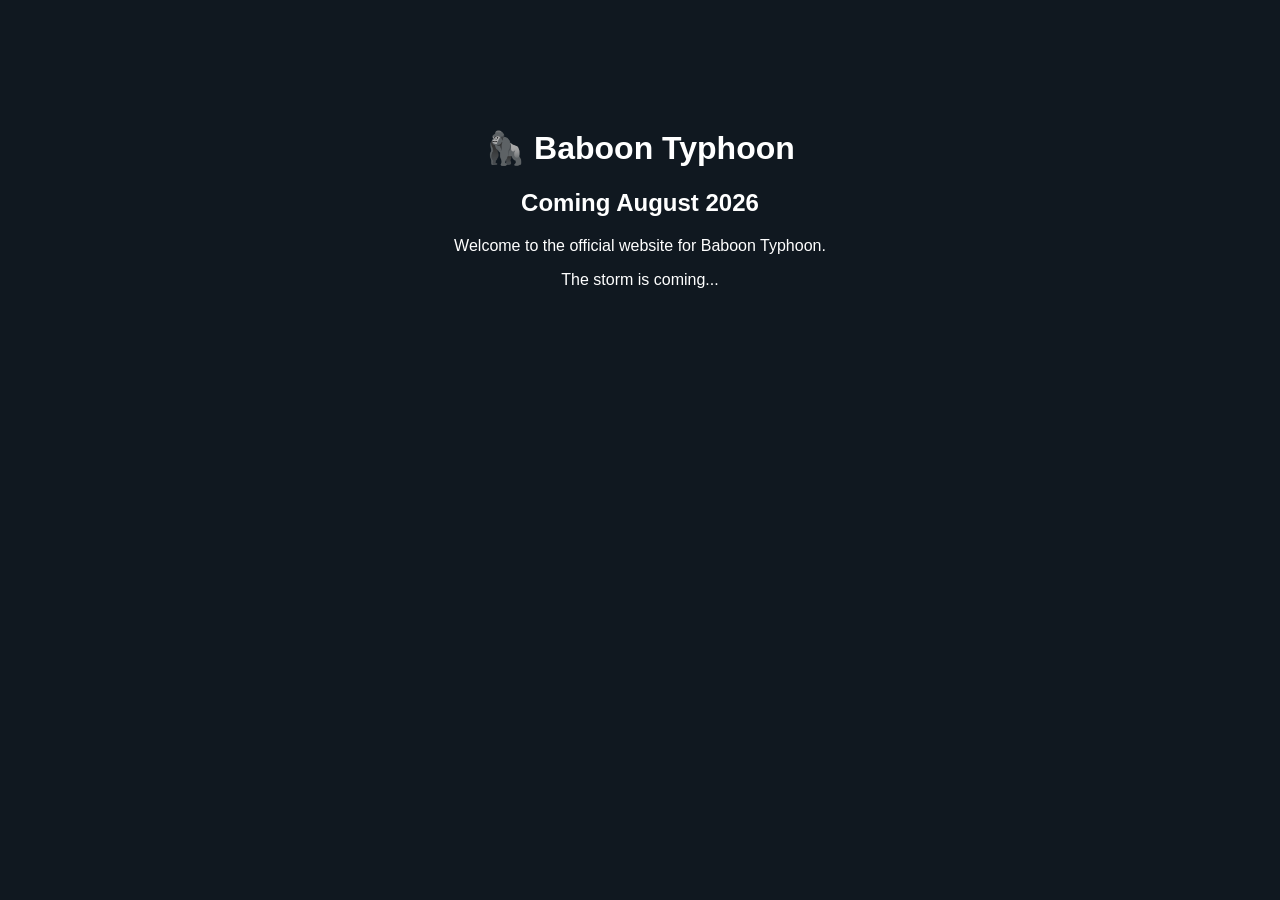
==== index.html @ 09e67fb9 "Add initial index.html for Baboon Typhoon website" ====
<!DOCTYPE html>
<html lang="en">
<head>
    <meta charset="UTF-8">
    <meta name="viewport" content="width=device-width, initial-scale=1.0">
    <title>Baboon Typhoon</title>
</head>
<body style="background:#101820;color:white;font-family:Arial;text-align:center;padding-top:100px;">
    <h1>🦍 Baboon Typhoon</h1>

    <h2>Coming August 2026</h2>

    <p>
        Welcome to the official website for Baboon Typhoon.
    </p>

    <p>
        The storm is coming...
    </p>
</body>
</html>
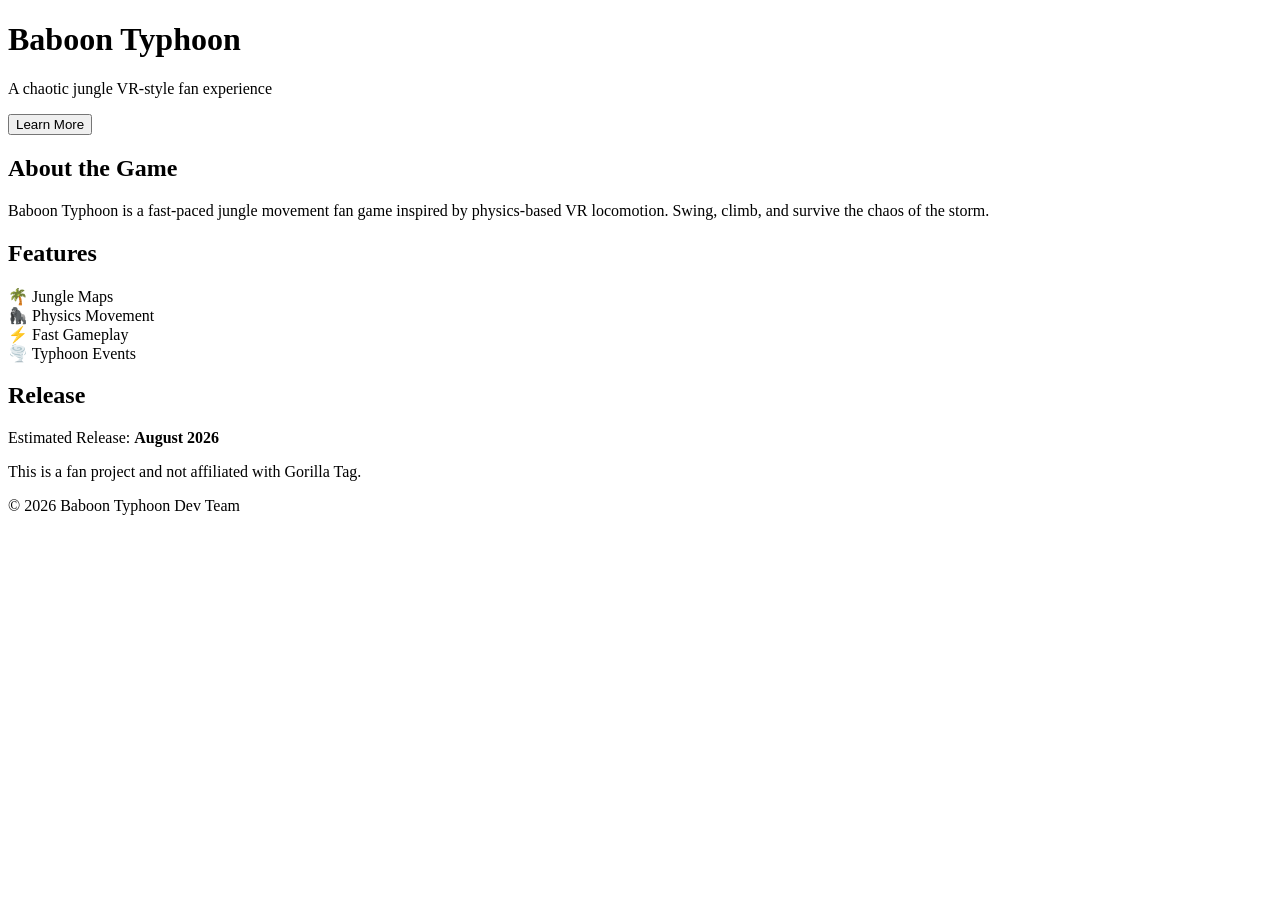
==== commit 418de807: "Refactor index.html structure and content" ====
--- a/index.html
+++ b/index.html
@@ -1,21 +1,54 @@
 <!DOCTYPE html>
 <html lang="en">
 <head>
-    <meta charset="UTF-8">
-    <meta name="viewport" content="width=device-width, initial-scale=1.0">
-    <title>Baboon Typhoon</title>
+  <meta charset="UTF-8" />
+  <meta name="viewport" content="width=device-width, initial-scale=1.0"/>
+  <title>Baboon Typhoon</title>
+  <link rel="stylesheet" href="style.css">
 </head>
-<body style="background:#101820;color:white;font-family:Arial;text-align:center;padding-top:100px;">
-    <h1>🦍 Baboon Typhoon</h1>
 
-    <h2>Coming August 2026</h2>
+<body>
+  <header class="hero">
+    <div class="overlay"></div>
+    <div class="hero-content">
+      <h1>Baboon Typhoon</h1>
+      <p class="tagline">A chaotic jungle VR-style fan experience</p>
+      <button onclick="scrollToInfo()">Learn More</button>
+    </div>
+  </header>
 
+  <section id="info" class="section">
+    <h2>About the Game</h2>
     <p>
-        Welcome to the official website for Baboon Typhoon.
+      Baboon Typhoon is a fast-paced jungle movement fan game inspired by physics-based VR locomotion.
+      Swing, climb, and survive the chaos of the storm.
     </p>
+  </section>
 
-    <p>
-        The storm is coming...
-    </p>
+  <section class="section dark">
+    <h2>Features</h2>
+    <div class="grid">
+      <div class="card">🌴 Jungle Maps</div>
+      <div class="card">🦍 Physics Movement</div>
+      <div class="card">⚡ Fast Gameplay</div>
+      <div class="card">🌪️ Typhoon Events</div>
+    </div>
+  </section>
+
+  <section class="section">
+    <h2>Release</h2>
+    <p>Estimated Release: <b>August 2026</b></p>
+    <p class="small">This is a fan project and not affiliated with Gorilla Tag.</p>
+  </section>
+
+  <footer>
+    <p>© 2026 Baboon Typhoon Dev Team</p>
+  </footer>
+
+  <script>
+    function scrollToInfo() {
+      document.getElementById("info").scrollIntoView({ behavior: "smooth" });
+    }
+  </script>
 </body>
 </html>
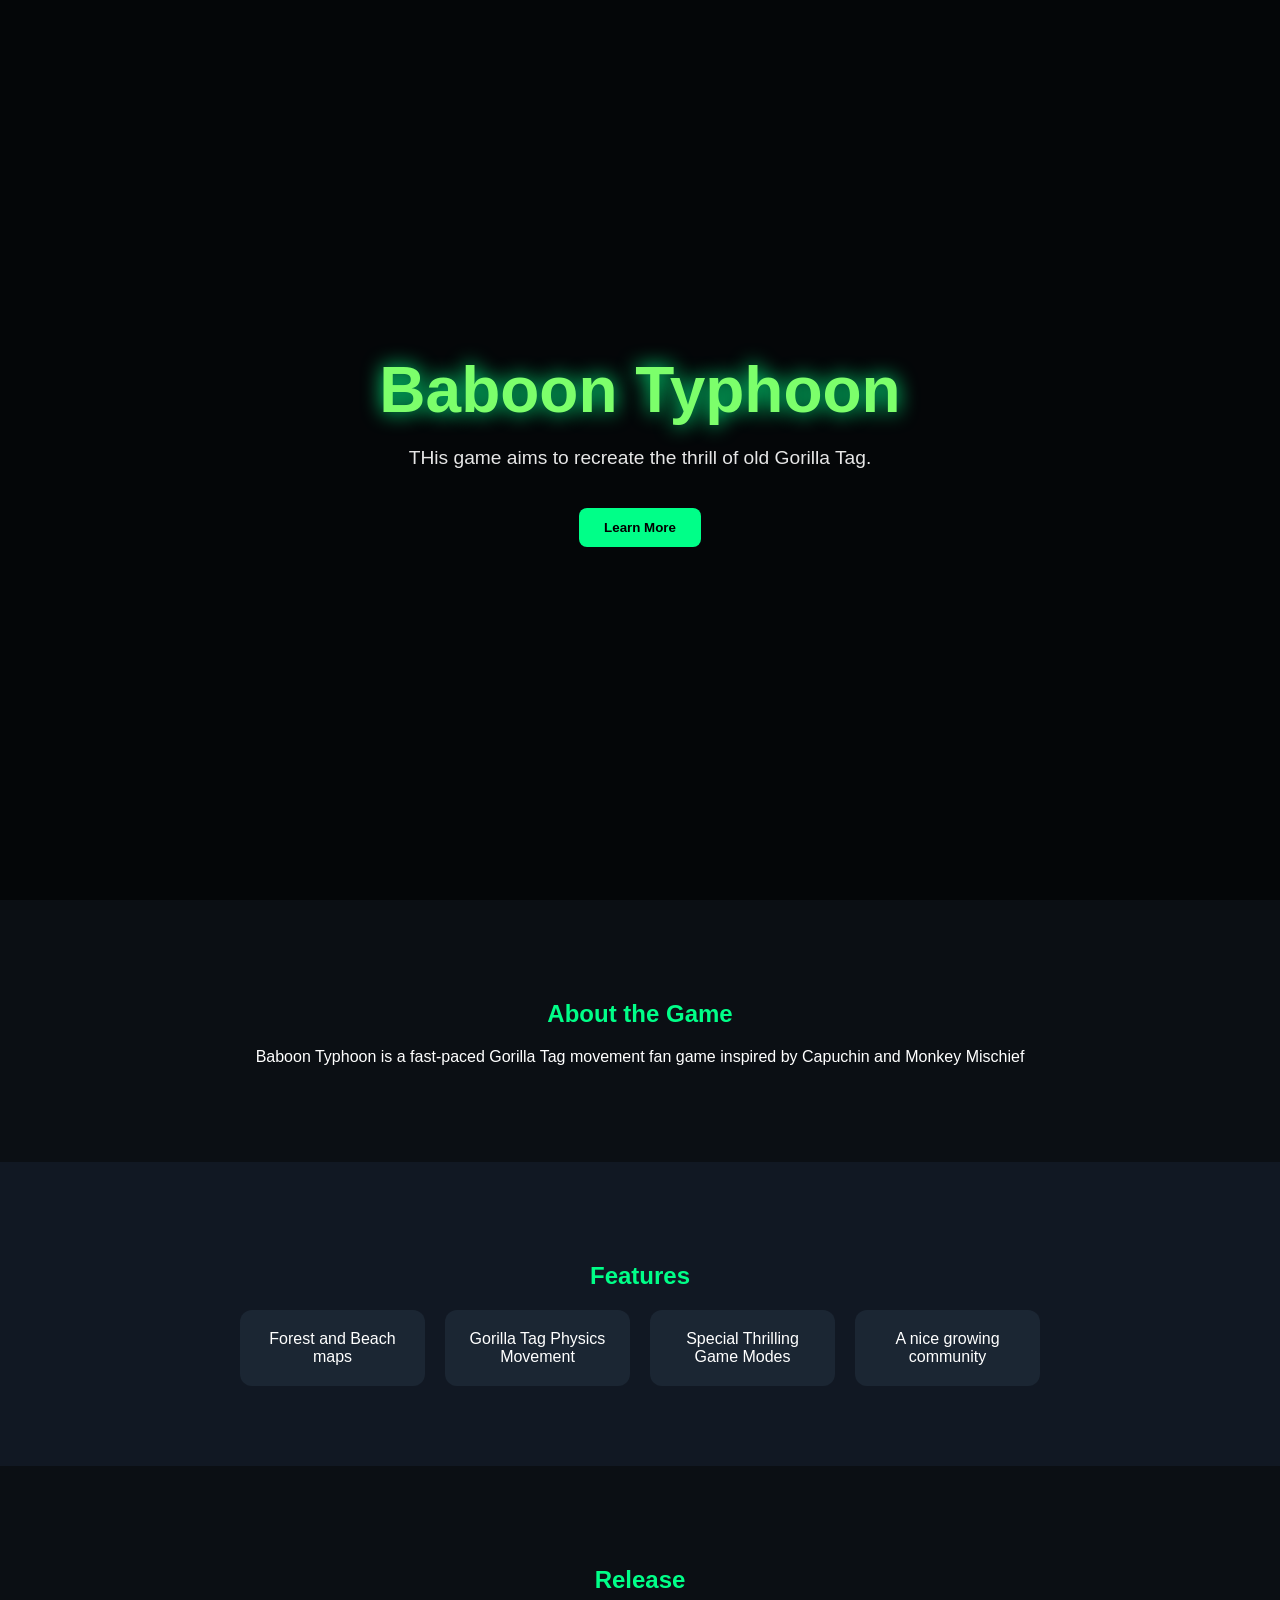
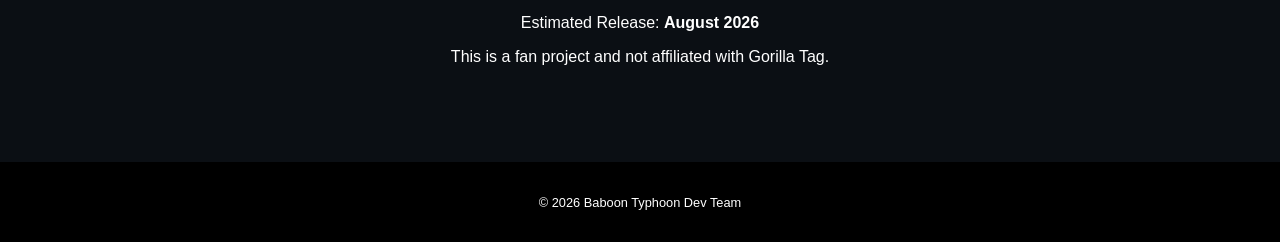
==== commit 7f58172b: "Revise game tagline and features in index.html Updated the game description and features in index.ht" ====
--- a/index.html
+++ b/index.html
@@ -12,7 +12,7 @@
     <div class="overlay"></div>
     <div class="hero-content">
       <h1>Baboon Typhoon</h1>
-      <p class="tagline">A chaotic jungle VR-style fan experience</p>
+      <p class="tagline">THis game aims to recreate the thrill of old Gorilla Tag.</p>
       <button onclick="scrollToInfo()">Learn More</button>
     </div>
   </header>
@@ -20,18 +20,17 @@
   <section id="info" class="section">
     <h2>About the Game</h2>
     <p>
-      Baboon Typhoon is a fast-paced jungle movement fan game inspired by physics-based VR locomotion.
-      Swing, climb, and survive the chaos of the storm.
+      Baboon Typhoon is a fast-paced Gorilla Tag movement fan game inspired by Capuchin and Monkey Mischief
     </p>
   </section>
 
   <section class="section dark">
     <h2>Features</h2>
     <div class="grid">
-      <div class="card">🌴 Jungle Maps</div>
-      <div class="card">🦍 Physics Movement</div>
-      <div class="card">⚡ Fast Gameplay</div>
-      <div class="card">🌪️ Typhoon Events</div>
+      <div class="card">Forest and Beach maps</div>
+      <div class="card">Gorilla Tag Physics Movement</div>
+      <div class="card">Special Thrilling Game Modes</div>
+      <div class="card">A nice growing community</div>
     </div>
   </section>
 
--- a/style.css
+++ b/style.css
@@ -0,0 +1,101 @@
+body {
+  margin: 0;
+  font-family: Arial, sans-serif;
+  background: #0b0f14;
+  color: white;
+}
+
+/* HERO SECTION */
+.hero {
+  height: 100vh;
+  background: url("https://images.unsplash.com/photo-1500530855697-b586d89ba3ee") center/cover no-repeat;
+  position: relative;
+  display: flex;
+  align-items: center;
+  justify-content: center;
+  text-align: center;
+}
+
+.overlay {
+  position: absolute;
+  width: 100%;
+  height: 100%;
+  background: rgba(0,0,0,0.6);
+}
+
+.hero-content {
+  position: relative;
+  z-index: 2;
+}
+
+h1 {
+  font-size: 4rem;
+  margin: 0;
+  color: #7CFF6B;
+  text-shadow: 0 0 20px #00ff88;
+}
+
+.tagline {
+  font-size: 1.2rem;
+  opacity: 0.9;
+}
+
+button {
+  margin-top: 20px;
+  padding: 12px 25px;
+  border: none;
+  background: #00ff88;
+  color: black;
+  font-weight: bold;
+  cursor: pointer;
+  border-radius: 8px;
+  transition: 0.3s;
+}
+
+button:hover {
+  transform: scale(1.1);
+}
+
+/* SECTIONS */
+.section {
+  padding: 80px 20px;
+  text-align: center;
+}
+
+.dark {
+  background: #111823;
+}
+
+h2 {
+  color: #00ff88;
+  margin-bottom: 20px;
+}
+
+/* GRID CARDS */
+.grid {
+  display: grid;
+  grid-template-columns: repeat(auto-fit, minmax(150px, 1fr));
+  gap: 20px;
+  max-width: 800px;
+  margin: auto;
+}
+
+.card {
+  background: #1b2633;
+  padding: 20px;
+  border-radius: 12px;
+  transition: 0.3s;
+}
+
+.card:hover {
+  transform: translateY(-5px);
+  background: #243447;
+}
+
+/* FOOTER */
+footer {
+  text-align: center;
+  padding: 20px;
+  background: black;
+  font-size: 0.8rem;
+}
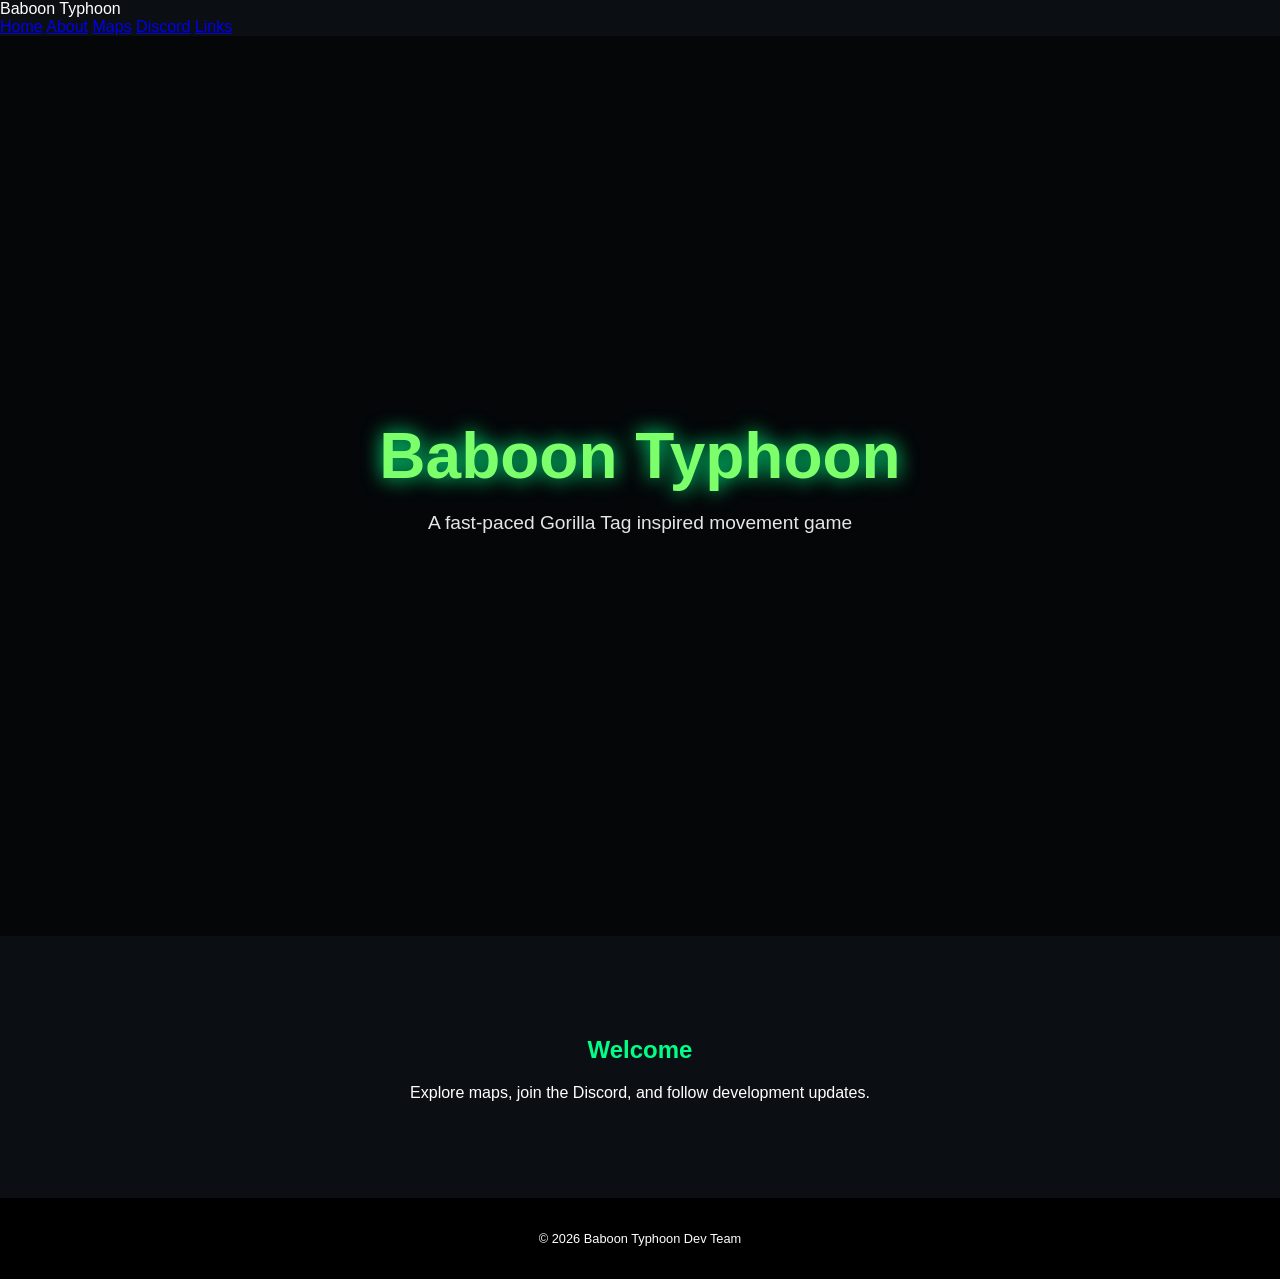
==== commit 8cc54ed5: "Revise index.html with new content and structure Updated the tagline and navigation links in the HTM" ====
--- a/index.html
+++ b/index.html
@@ -8,46 +8,32 @@
 </head>
 
 <body>
+  <nav class="navbar">
+    <div class="logo">Baboon Typhoon</div>
+    <div class="nav-links">
+      <a href="index.html">Home</a>
+      <a href="about.html">About</a>
+      <a href="maps.html">Maps</a>
+      <a href="discord.html">Discord</a>
+      <a href="links.html">Links</a>
+    </div>
+  </nav>
+
   <header class="hero">
     <div class="overlay"></div>
     <div class="hero-content">
       <h1>Baboon Typhoon</h1>
-      <p class="tagline">THis game aims to recreate the thrill of old Gorilla Tag.</p>
-      <button onclick="scrollToInfo()">Learn More</button>
+      <p class="tagline">A fast-paced Gorilla Tag inspired movement game</p>
     </div>
   </header>
 
-  <section id="info" class="section">
-    <h2>About the Game</h2>
-    <p>
-      Baboon Typhoon is a fast-paced Gorilla Tag movement fan game inspired by Capuchin and Monkey Mischief
-    </p>
-  </section>
-
-  <section class="section dark">
-    <h2>Features</h2>
-    <div class="grid">
-      <div class="card">Forest and Beach maps</div>
-      <div class="card">Gorilla Tag Physics Movement</div>
-      <div class="card">Special Thrilling Game Modes</div>
-      <div class="card">A nice growing community</div>
-    </div>
-  </section>
-
   <section class="section">
-    <h2>Release</h2>
-    <p>Estimated Release: <b>August 2026</b></p>
-    <p class="small">This is a fan project and not affiliated with Gorilla Tag.</p>
+    <h2>Welcome</h2>
+    <p>Explore maps, join the Discord, and follow development updates.</p>
   </section>
 
   <footer>
     <p>© 2026 Baboon Typhoon Dev Team</p>
   </footer>
-
-  <script>
-    function scrollToInfo() {
-      document.getElementById("info").scrollIntoView({ behavior: "smooth" });
-    }
-  </script>
 </body>
 </html>
